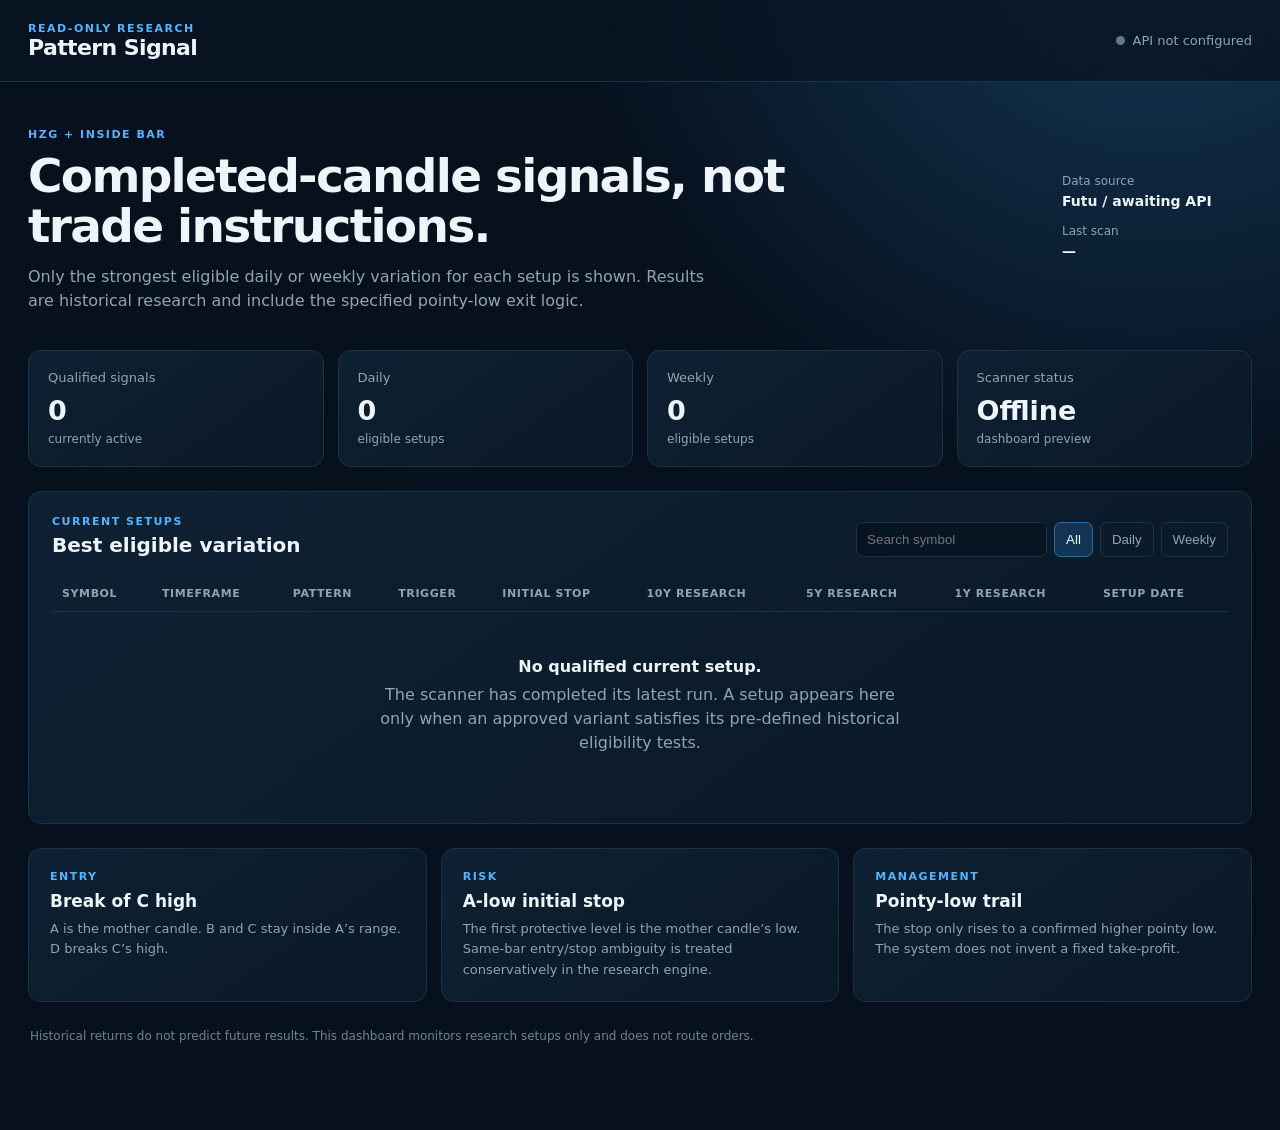
==== index.html @ b50443f9 "Add initial pattern signal dashboard" ====
<!doctype html>
<html lang="en">
<head>
  <meta charset="utf-8">
  <meta name="viewport" content="width=device-width, initial-scale=1">
  <meta name="description" content="Read-only HZG and Inside Bar signal research dashboard.">
  <title>Pattern Signal Research</title>
  <link rel="stylesheet" href="styles.css">
</head>
<body>
  <header class="topbar">
    <div><p class="eyebrow">READ-ONLY RESEARCH</p><h1>Pattern Signal</h1></div>
    <div class="connection"><span id="connection-dot" class="dot muted"></span><span id="connection-text">Connecting to scanner</span></div>
  </header>
  <main>
    <section class="hero">
      <div><p class="eyebrow">HZG + INSIDE BAR</p><h2>Completed-candle signals, not trade instructions.</h2><p>Only the strongest eligible daily or weekly variation for each setup is shown. Results are historical research and include the specified pointy-low exit logic.</p></div>
      <div class="hero-meta"><span>Data source</span><strong id="provider">Futu / awaiting API</strong><span>Last scan</span><strong id="last-scan">—</strong></div>
    </section>
    <section class="metrics" aria-label="Signal summary">
      <article><p>Qualified signals</p><strong id="signal-count">—</strong><span>currently active</span></article>
      <article><p>Daily</p><strong id="daily-count">—</strong><span>eligible setups</span></article>
      <article><p>Weekly</p><strong id="weekly-count">—</strong><span>eligible setups</span></article>
      <article><p>Scanner status</p><strong id="health-value">—</strong><span id="health-detail">checking source</span></article>
    </section>
    <section class="panel">
      <div class="panel-header"><div><p class="eyebrow">CURRENT SETUPS</p><h3>Best eligible variation</h3></div><div class="filters"><input id="search" type="search" placeholder="Search symbol" aria-label="Search symbol"><button data-filter="all" class="selected">All</button><button data-filter="day">Daily</button><button data-filter="week">Weekly</button></div></div>
      <div class="table-wrap"><table><thead><tr><th>Symbol</th><th>Timeframe</th><th>Pattern</th><th>Trigger</th><th>Initial stop</th><th>10Y research</th><th>5Y research</th><th>1Y research</th><th>Setup date</th></tr></thead><tbody id="signals"></tbody></table></div>
      <div id="empty-state" class="empty" hidden><strong>No qualified current setup.</strong><p>The scanner has completed its latest run. A setup appears here only when an approved variant satisfies its pre-defined historical eligibility tests.</p></div>
    </section>
    <section class="method-grid">
      <article><p class="eyebrow">ENTRY</p><h3>Break of C high</h3><p>A is the mother candle. B and C stay inside A’s range. D breaks C’s high.</p></article>
      <article><p class="eyebrow">RISK</p><h3>A-low initial stop</h3><p>The first protective level is the mother candle’s low. Same-bar entry/stop ambiguity is treated conservatively in the research engine.</p></article>
      <article><p class="eyebrow">MANAGEMENT</p><h3>Pointy-low trail</h3><p>The stop only rises to a confirmed higher pointy low. The system does not invent a fixed take-profit.</p></article>
    </section>
    <p class="footnote">Historical returns do not predict future results. This dashboard monitors research setups only and does not route orders.</p>
  </main>
  <script src="config.js"></script>
  <script src="app.js"></script>
</body>
</html>
---- styles.css ----
:root{--bg:#07111e;--panel:#0c1b2b;--line:#1b3349;--ink:#eef5fa;--muted:#90a4b4;--blue:#56b3ff;--green:#6ee7ad;--amber:#f6bf5f;--red:#ff8484}*{box-sizing:border-box}body{margin:0;background:radial-gradient(circle at 90% -10%,#143a5b,transparent 35%),var(--bg);color:var(--ink);font-family:Inter,ui-sans-serif,system-ui,-apple-system,BlinkMacSystemFont,"Segoe UI",sans-serif}.topbar{min-height:82px;padding:17px max(28px,calc((100vw - 1360px)/2));display:flex;align-items:center;justify-content:space-between;border-bottom:1px solid var(--line);background:#081522cc;backdrop-filter:blur(12px)}h1,h2,h3,p{margin:0}h1{font-size:22px;letter-spacing:-.6px}.eyebrow{color:var(--blue);font-size:11px;font-weight:750;letter-spacing:1.5px}.connection{font-size:13px;color:var(--muted);display:flex;align-items:center;gap:8px}.dot{width:9px;height:9px;border-radius:50%;background:var(--green);box-shadow:0 0 14px #6ee7ad88}.dot.muted{background:#667789;box-shadow:none}main{max-width:1360px;margin:auto;padding:46px 28px 60px}.hero{display:flex;justify-content:space-between;gap:40px;margin-bottom:36px}.hero h2{font-size:clamp(29px,4vw,47px);line-height:1.06;letter-spacing:-1.7px;max-width:770px;margin:10px 0 14px}.hero>div>p:not(.eyebrow){max-width:700px;color:var(--muted);line-height:1.55}.hero-meta{min-width:190px;display:grid;align-content:center;gap:5px;color:var(--muted);font-size:12px}.hero-meta strong{color:var(--ink);margin-bottom:10px;font-size:14px}.metrics{display:grid;grid-template-columns:repeat(4,1fr);gap:14px;margin-bottom:24px}.metrics article,.panel,.method-grid article{background:linear-gradient(145deg,#0e2132,#0a1827);border:1px solid var(--line);border-radius:13px}.metrics article{padding:19px}.metrics p{color:var(--muted);font-size:13px}.metrics strong{display:block;font-size:27px;margin:10px 0 2px}.metrics span{font-size:12px;color:var(--muted)}.panel{padding:23px;overflow:hidden}.panel-header{display:flex;justify-content:space-between;align-items:end;gap:20px;margin-bottom:19px}.panel h3{font-size:20px;margin-top:5px}.filters{display:flex;gap:7px;align-items:center}.filters input{background:#071421;border:1px solid var(--line);color:var(--ink);padding:9px 10px;border-radius:7px;outline:none;min-width:145px}.filters button{border:1px solid var(--line);background:transparent;color:var(--muted);padding:9px 11px;border-radius:7px;cursor:pointer}.filters button.selected{background:#123553;color:var(--ink);border-color:#2f6f9d}.table-wrap{overflow:auto}table{border-collapse:collapse;width:100%;min-width:1050px}th{text-align:left;padding:11px 10px;border-bottom:1px solid var(--line);font-size:11px;letter-spacing:.6px;color:var(--muted);text-transform:uppercase}td{padding:14px 10px;border-bottom:1px solid #173046;font-size:13px;vertical-align:top}tr:last-child td{border-bottom:0}.symbol{font-weight:750;font-size:14px}.tag{display:inline-block;padding:4px 7px;border-radius:99px;background:#123553;color:#a9dcff;font-size:11px;font-weight:700}.stop{color:var(--red)}.positive{color:var(--green)}.negative{color:var(--red)}.metric{white-space:nowrap}.metric small{display:block;color:var(--muted);font-size:11px;margin-top:2px}.empty{text-align:center;padding:45px;color:var(--muted)}.empty strong{color:var(--ink);display:block;margin-bottom:7px}.empty p{max-width:520px;margin:auto;line-height:1.5}.method-grid{display:grid;grid-template-columns:repeat(3,1fr);gap:14px;margin-top:24px}.method-grid article{padding:21px}.method-grid h3{margin:8px 0;font-size:17px}.method-grid article>p:last-child{color:var(--muted);font-size:13px;line-height:1.55}.footnote{color:#6d8495;font-size:12px;margin:27px 2px}@media(max-width:820px){main{padding:28px 16px}.topbar{padding:15px 16px}.hero{display:block}.hero-meta{margin-top:28px}.metrics{grid-template-columns:repeat(2,1fr)}.panel-header{display:block}.filters{margin-top:16px;flex-wrap:wrap}.method-grid{grid-template-columns:1fr}}@media(max-width:460px){.metrics{grid-template-columns:1fr}}
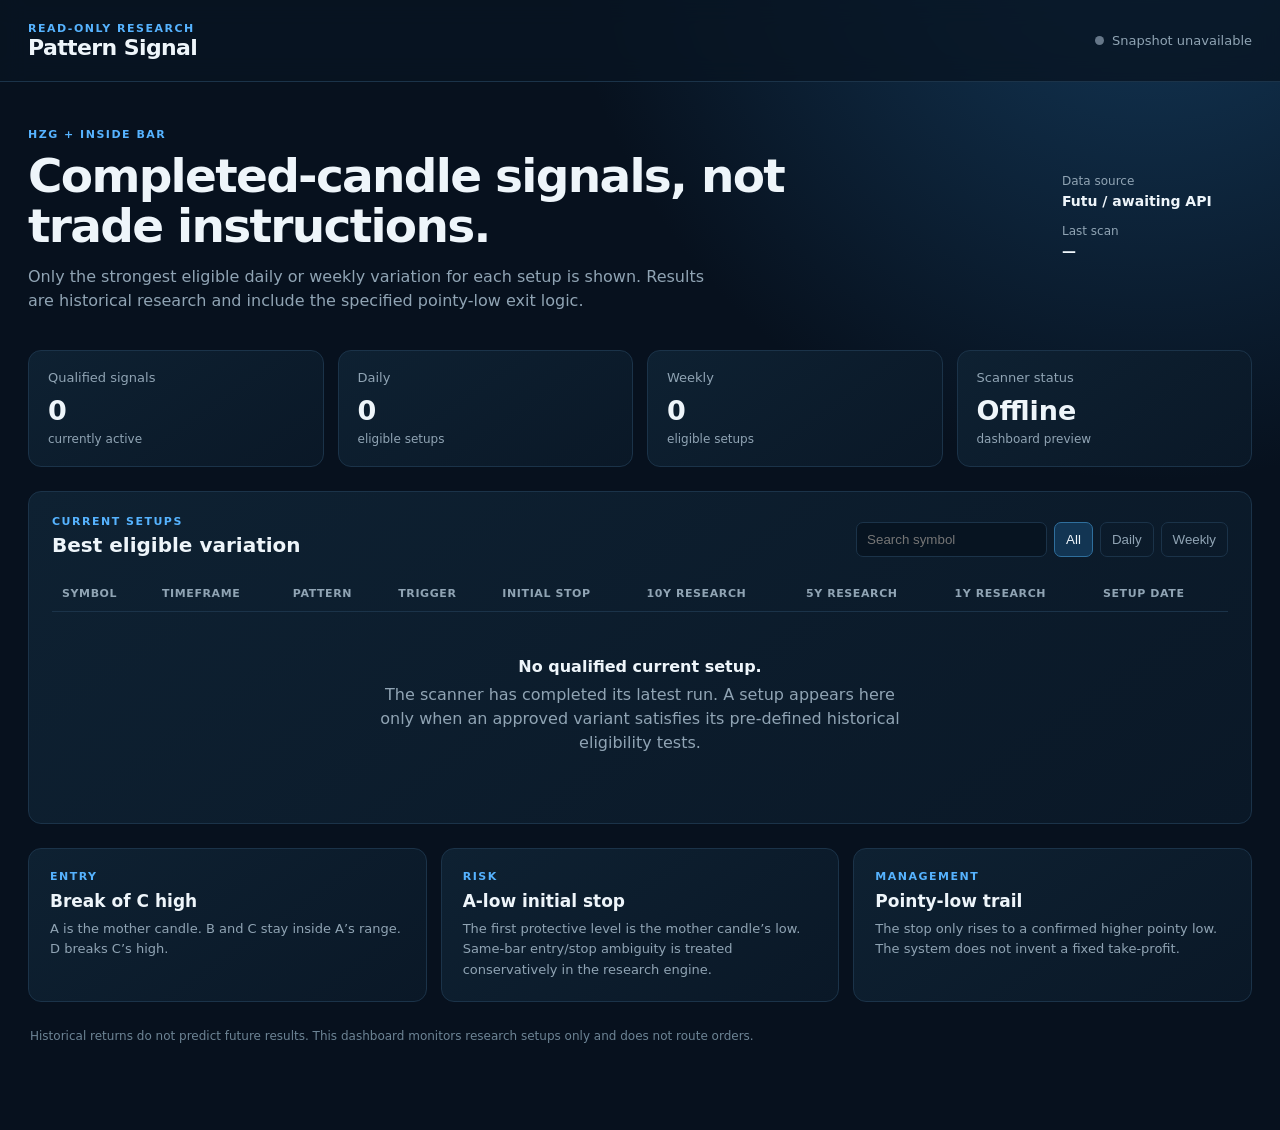
==== commit 31a774a0: "Refresh dashboard snapshot client" ====
--- a/index.html
+++ b/index.html
@@ -36,6 +36,6 @@
     <p class="footnote">Historical returns do not predict future results. This dashboard monitors research setups only and does not route orders.</p>
   </main>
   <script src="config.js"></script>
-  <script src="app.js"></script>
+  <script src="app.js?v=static-snapshots-1"></script>
 </body>
 </html>
